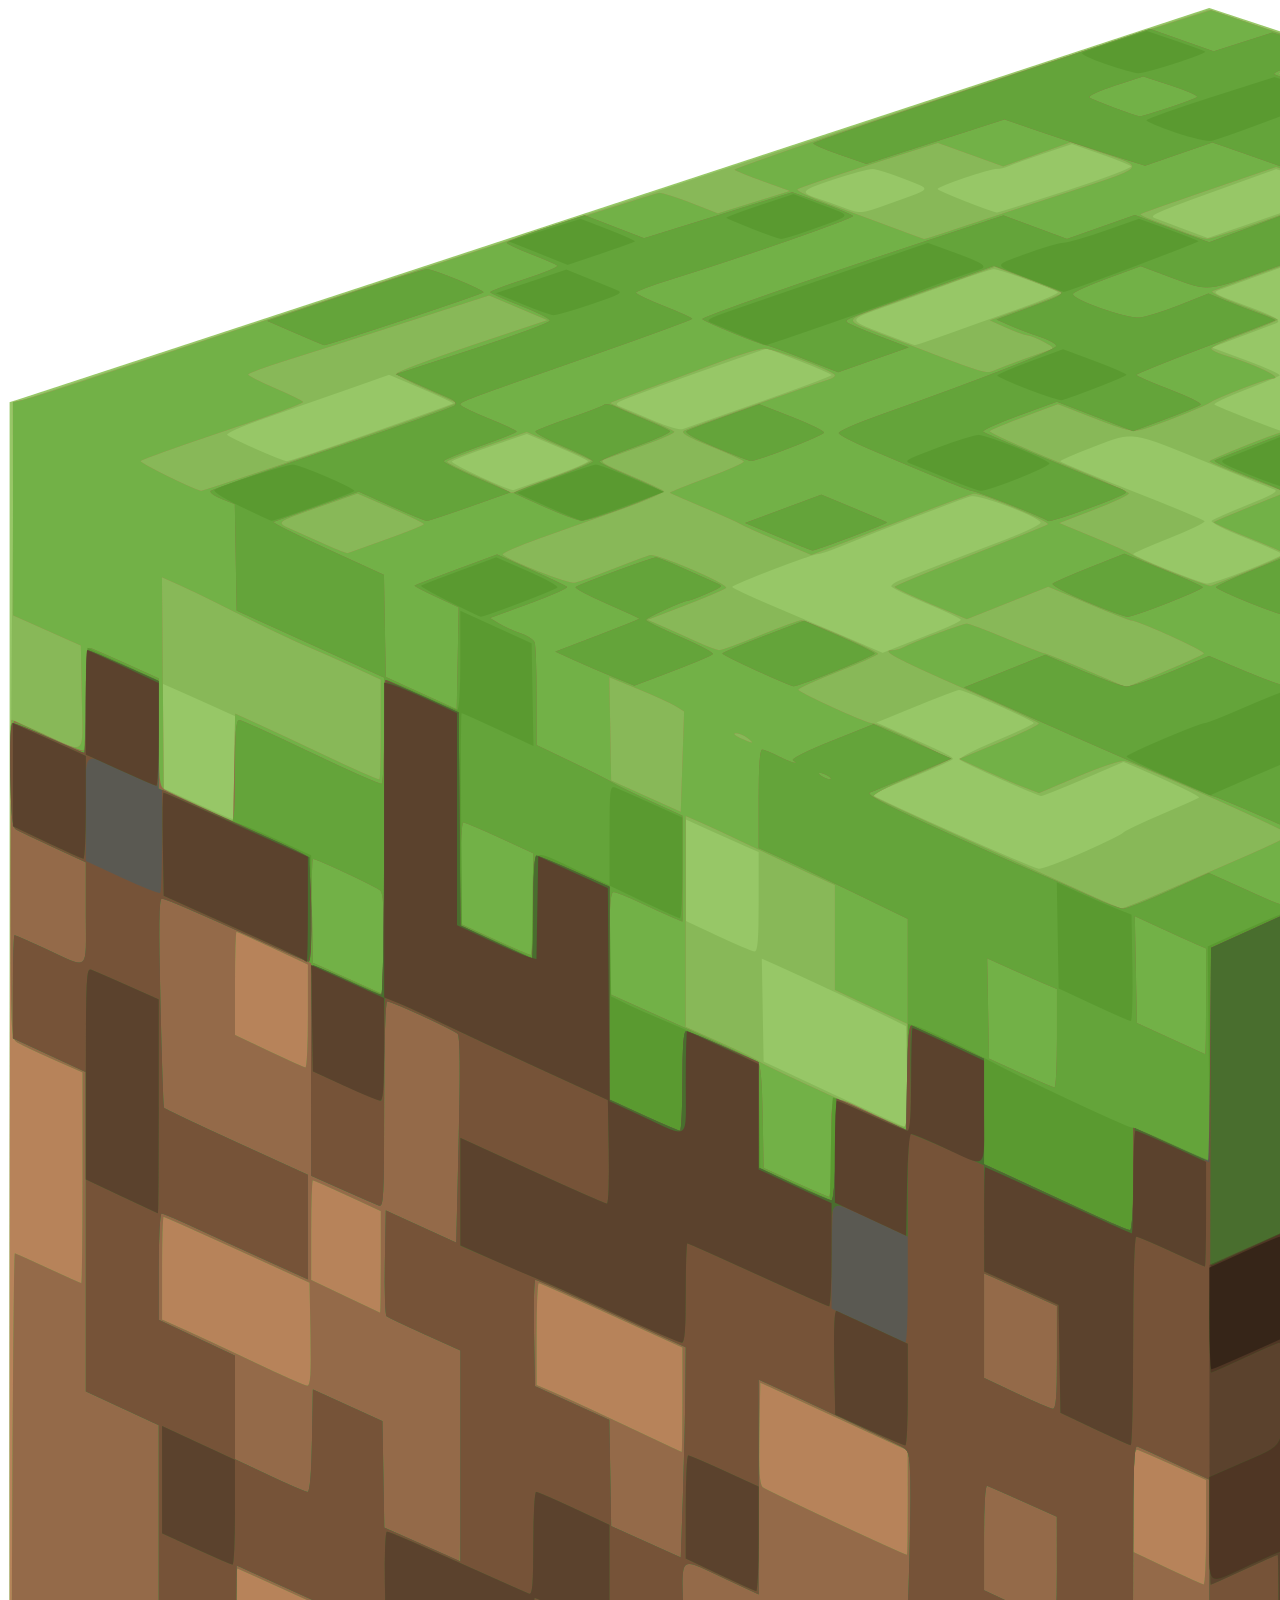
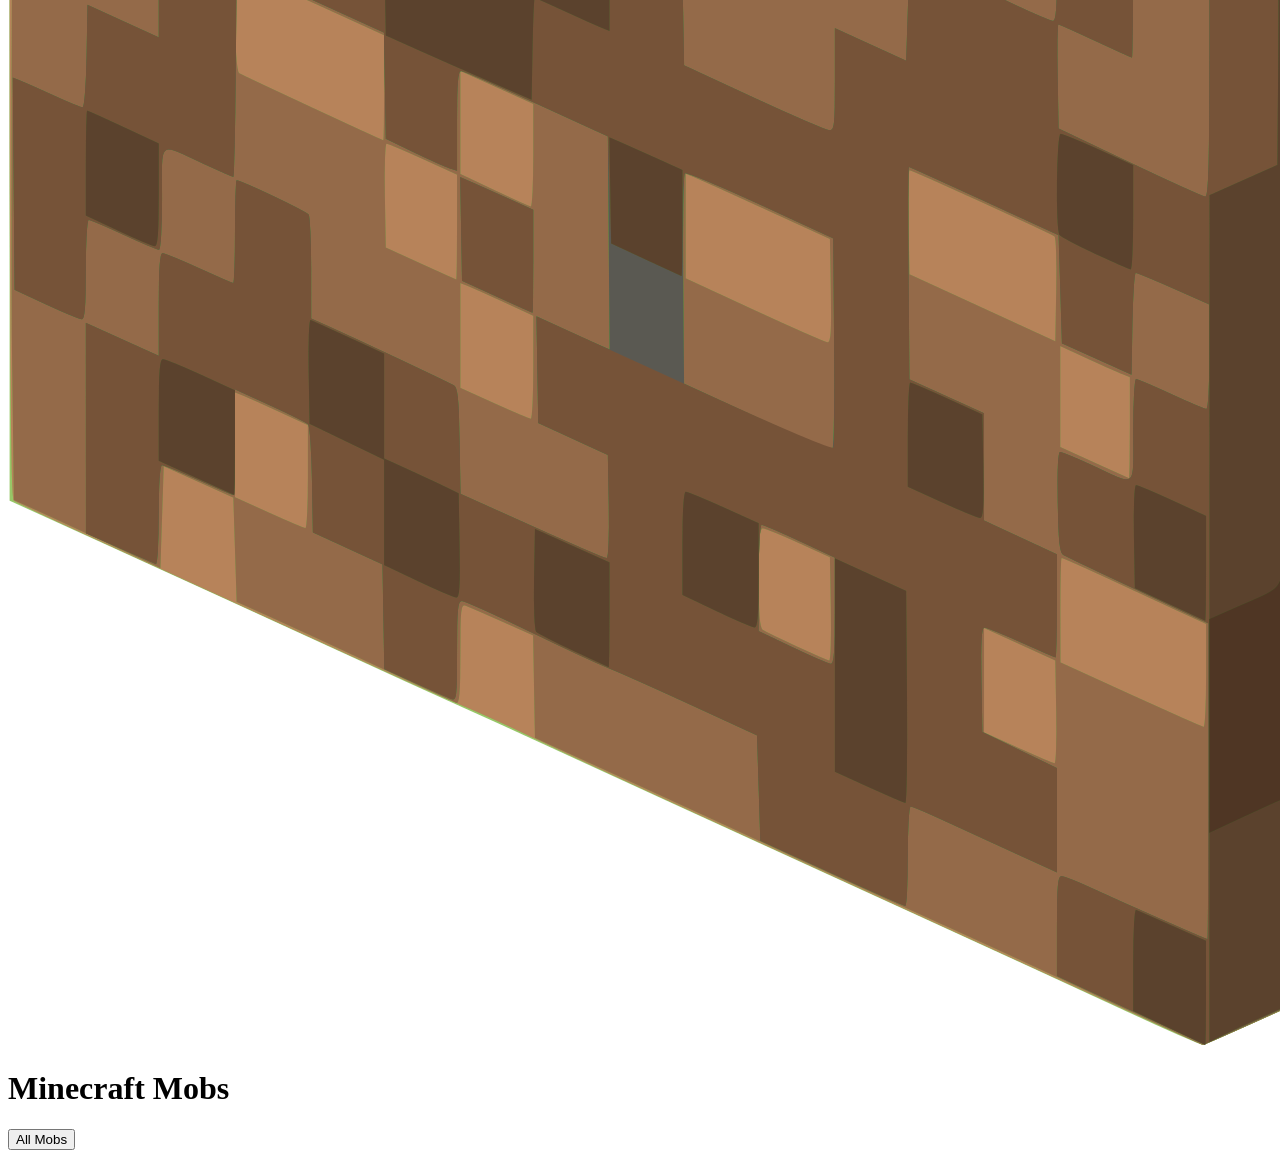
==== server/public/index.html @ 6ee47f68 "Complete header" ====
<!DOCTYPE html>

  <head>
    <title>UnEarthed</title>
    <link rel="icon" type="image/x-icon" href="./logo.png">  
    
    <script defer src="/scripts/header.js"></script>
    <script defer src="/scripts/mobs.js"></script>
    <link rel="stylesheet" href="/assets/index-eee55e77.css">
  </head>

  <body>
    <header>
      <div class="header-container">
        <div class="header-left">
          <div class="header-img">
            <img src="./logo.png" alt="Minecraft Logo">
          </div>
          <h1>Minecraft Mobs</h1>
        </div>
        <div class="header-right">
          <button class="header-button">
            All Mobs
          </button>
        </div>
      </div>
    </header>
    <main id="main-content"></main>
  </body>

</html>
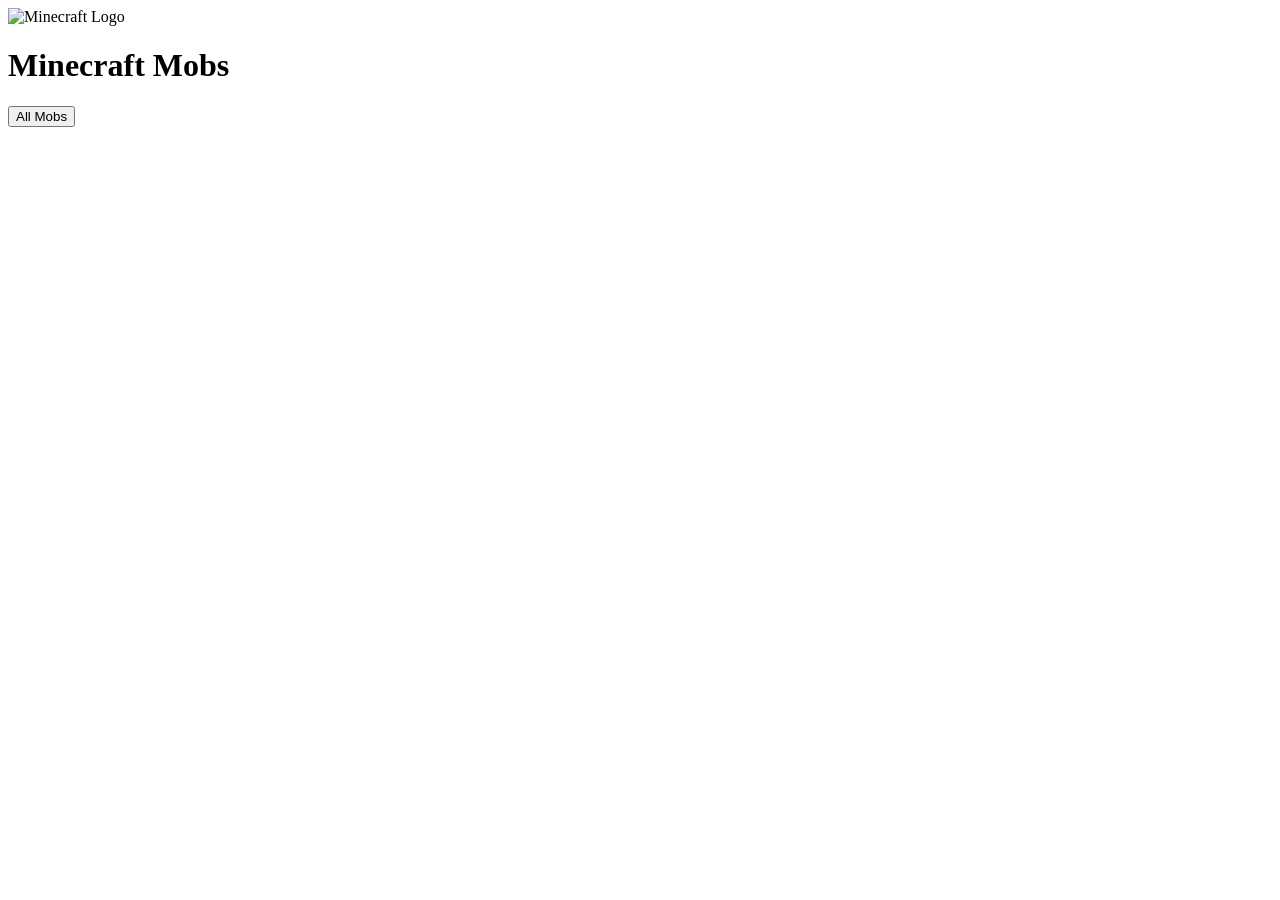
==== commit 032c0827: "Add Mob Details Page" ====
--- a/server/public/index.html
+++ b/server/public/index.html
@@ -1,31 +1,24 @@
 <!DOCTYPE html>
 
   <head>
-    <title>UnEarthed</title>
+    <title>Listicle</title>
     <link rel="icon" type="image/x-icon" href="./logo.png">  
     
-    <script defer src="/scripts/header.js"></script>
-    <script defer src="/scripts/mobs.js"></script>
-    <link rel="stylesheet" href="/assets/index-eee55e77.css">
+    <script defer src="./scripts/header.js"></script>
+    <script defer src="./scripts/mobs.js"></script>
+    <link rel="stylesheet" href="/assets/index-4b900f7c.css">
   </head>
 
   <body>
+
     <header>
-      <div class="header-container">
-        <div class="header-left">
-          <div class="header-img">
-            <img src="./logo.png" alt="Minecraft Logo">
-          </div>
-          <h1>Minecraft Mobs</h1>
-        </div>
-        <div class="header-right">
-          <button class="header-button">
-            All Mobs
-          </button>
-        </div>
-      </div>
+      
     </header>
-    <main id="main-content"></main>
+
+    <main id="main-content">
+
+    </main>
+
   </body>
 
 </html>
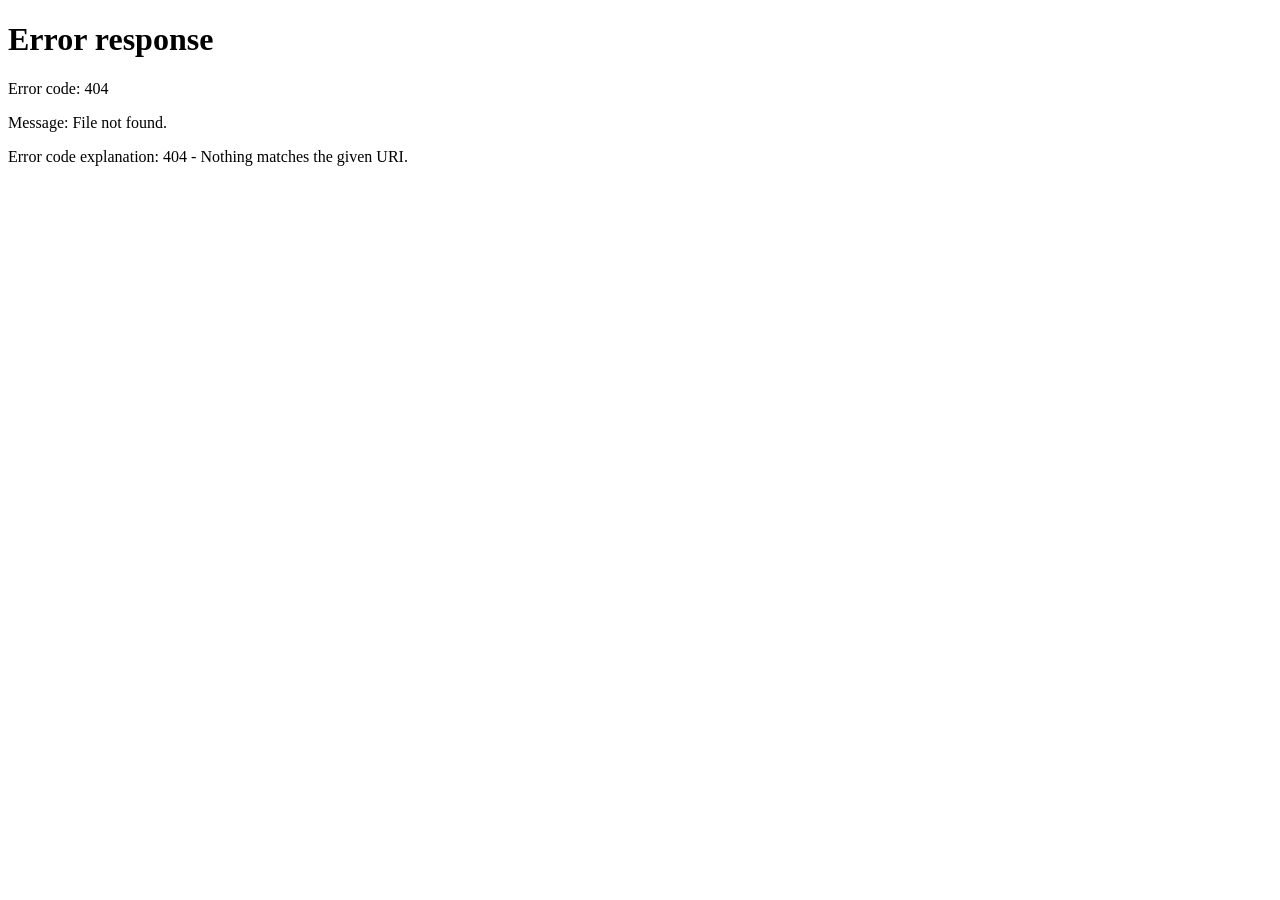
==== commit 0a3d4cb1: "Add backend with Railway" ====
--- a/server/public/index.html
+++ b/server/public/index.html
@@ -6,7 +6,7 @@
     
     <script defer src="./scripts/header.js"></script>
     <script defer src="./scripts/mobs.js"></script>
-    <link rel="stylesheet" href="/assets/index-4b900f7c.css">
+    <link rel="stylesheet" href="/assets/index-848d18be.css">
   </head>
 
   <body>
